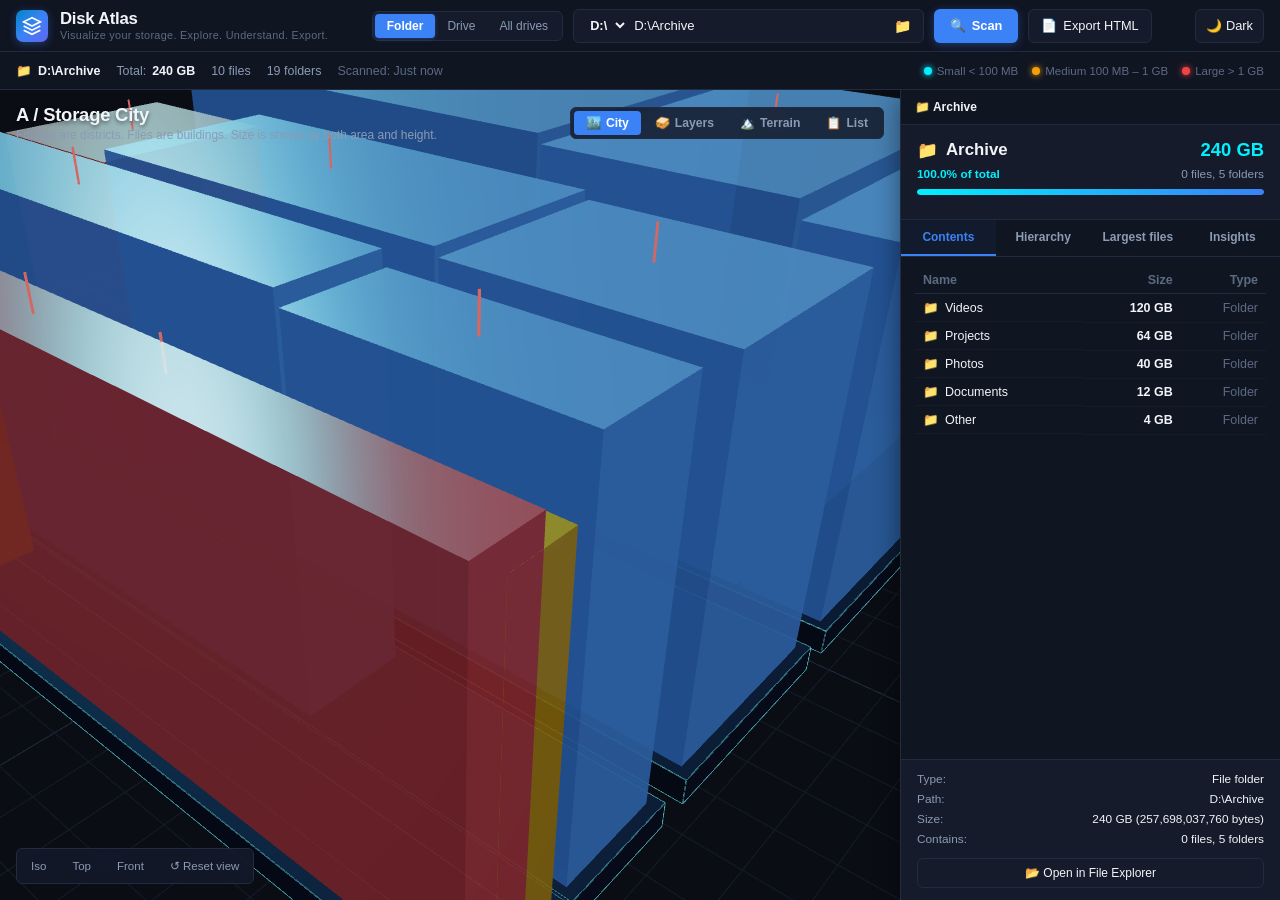
==== src/web/index.html @ c0b3a6e4 "Refactor directory layout to clean src and packaging subfolders" ====
<!DOCTYPE html>
<html lang="en">
<head>
  <meta charset="UTF-8">
  <meta name="viewport" content="width=device-width, initial-scale=1.0">
  <title>Disk Atlas — Visualize • Explore • Understand • Export</title>
  <link rel="stylesheet" href="style.css">
</head>
<body>

  <!-- TOP APP HEADER -->
  <header class="top-header">
    <div class="brand-section">
      <div class="brand-icon">
        <svg width="20" height="20" viewBox="0 0 24 24" fill="none" stroke="currentColor" stroke-width="2">
          <polygon points="12 2 2 7 12 12 22 7 12 2"></polygon>
          <polyline points="2 17 12 22 22 17"></polyline>
          <polyline points="2 12 12 17 22 12"></polyline>
        </svg>
      </div>
      <div class="brand-text">
        <h1>Disk Atlas</h1>
        <p>Visualize your storage. Explore. Understand. Export.</p>
      </div>
    </div>

    <!-- SCAN TOOLBAR -->
    <div class="scan-toolbar">
      <div class="scope-pill">
        <button class="scope-btn active" data-scope="folder">Folder</button>
        <button class="scope-btn" data-scope="drive">Drive</button>
        <button class="scope-btn" data-scope="all">All drives</button>
      </div>

      <div class="path-input-group">
        <select id="drive-select" class="drive-select" title="Quick drive selector">
          <option value="D:\Archive">D:\</option>
          <option value="C:\">C:\</option>
        </select>
        <input type="text" id="path-input" class="path-input" value="D:\Archive" placeholder="Enter folder or drive path...">
        <button class="icon-btn" id="browse-btn" title="Browse for folder">📁</button>
      </div>

      <button class="btn-primary" id="scan-btn">
        <span>🔍</span>
        <span>Scan</span>
      </button>

      <button class="btn-secondary" id="export-btn" title="Export interactive offline report">
        <span>📄</span>
        <span>Export HTML</span>
      </button>
    </div>

    <!-- HEADER ACTIONS (THEME TOGGLE) -->
    <div class="header-actions">
      <button class="btn-secondary" id="theme-toggle-btn" style="padding: 0 10px;">
        🌙 Dark
      </button>
    </div>
  </header>

  <!-- STATS RIBBON -->
  <div class="stats-ribbon">
    <div class="stats-left">
      <div class="stat-chip">
        <span>📁</span>
        <strong id="ribbon-path">D:\Archive</strong>
      </div>
      <div class="stat-chip">
        <span>Total:</span>
        <strong id="stat-total-size">240 GB</strong>
      </div>
      <div class="stat-chip">
        <span id="stat-file-count">18,420 files</span>
      </div>
      <div class="stat-chip">
        <span id="stat-folder-count">842 folders</span>
      </div>
      <div class="stat-chip">
        <span id="stat-scan-time" style="color:var(--text-dim);">Scanned: Today</span>
      </div>
    </div>

    <div class="legend-group">
      <div class="legend-item">
        <span class="legend-dot dot-small"></span>
        <span>Small &lt; 100 MB</span>
      </div>
      <div class="legend-item">
        <span class="legend-dot dot-medium"></span>
        <span>Medium 100 MB – 1 GB</span>
      </div>
      <div class="legend-item">
        <span class="legend-dot dot-large"></span>
        <span>Large &gt; 1 GB</span>
      </div>
    </div>
  </div>

  <!-- MAIN WORKSPACE -->
  <main class="main-workspace">

    <!-- VIEWPORT AREA (3D / LIST) -->
    <div class="viewport-area">

      <!-- VIEWPORT HEADER OVERLAY -->
      <div class="viewport-header">
        <div class="mode-info">
          <div class="mode-title" id="current-mode-title">A / Storage City</div>
          <div class="mode-subtitle" id="current-mode-subtitle">Folders are districts. Files are buildings. Size is shown by both area and height.</div>
        </div>

        <div class="viewport-controls">
          <!-- SUB-CONTROLS FOR LAYERS VIEW -->
          <div class="sub-controls" id="sub-controls-layers" style="display: none;">
            <button class="pill-btn" id="btn-explode">
              <span>↑</span> Explode layers
            </button>
            <button class="pill-btn" id="btn-collapse">
              <span>↓</span> Collapse
            </button>
          </div>

          <!-- VIEW MODE TABS -->
          <div class="view-mode-tabs">
            <button class="view-tab-btn active" data-mode="city">
              <span>🏙️</span> City
            </button>
            <button class="view-tab-btn" data-mode="layers">
              <span>🥪</span> Layers
            </button>
            <button class="view-tab-btn" data-mode="terrain">
              <span>🏔️</span> Terrain
            </button>
            <button class="view-tab-btn" data-mode="list">
              <span>📋</span> List
            </button>
          </div>
        </div>
      </div>

      <!-- 3D THREE.JS CONTAINER -->
      <div id="canvas-container"></div>

      <!-- TABULAR LIST VIEW CONTAINER -->
      <div id="list-view-container"></div>

      <!-- CAMERA HUD CONTROLS (BOTTOM LEFT) -->
      <div class="camera-hud">
        <button class="hud-btn" id="hud-iso" title="Isometric view">Iso</button>
        <button class="hud-btn" id="hud-top" title="Top view">Top</button>
        <button class="hud-btn" id="hud-front" title="Front view">Front</button>
        <button class="hud-btn" id="hud-reset" title="Reset camera">↺ Reset view</button>
      </div>

      <!-- TERRAIN DEPTH SLIDER HUD (BOTTOM CENTER) -->
      <div class="depth-hud" id="depth-hud" style="display: none;">
        <span>Hierarchy depth:</span>
        <div class="depth-selector">
          <div class="depth-num" data-depth="1">1</div>
          <div class="depth-num" data-depth="2">2</div>
          <div class="depth-num active" data-depth="3">3</div>
          <div class="depth-num" data-depth="4">4</div>
          <div class="depth-num" data-depth="5">5</div>
        </div>
        <span style="font-size:0.7rem; color:var(--text-dim); margin-left:6px;">(deeper levels reveal individual files)</span>
      </div>

      <!-- FLOATING TOOLTIP -->
      <div id="floating-tooltip"></div>
    </div>

    <!-- RIGHT INSPECTOR SIDEBAR -->
    <aside class="inspector-sidebar">
      
      <!-- BREADCRUMBS BAR -->
      <div class="breadcrumb-bar" id="breadcrumb-bar">
        <span class="breadcrumb-item active">📁 Root</span>
      </div>

      <!-- SELECTED ITEM HEADER CARD -->
      <div class="item-summary-card">
        <div class="summary-header">
          <div class="summary-title">
            <span id="summary-icon">📁</span>
            <span id="summary-name">Archive</span>
          </div>
          <div class="summary-size" id="summary-size">240 GB</div>
        </div>

        <div class="summary-meta-row">
          <span id="summary-percent" style="font-weight:600; color:var(--accent-cyan);">100% of total</span>
          <span id="summary-items-count">18,420 files, 842 folders</span>
        </div>

        <div class="size-progress-bg">
          <div class="size-progress-fill" id="size-bar-fill" style="width: 100%;"></div>
        </div>
      </div>

      <!-- INSPECTOR TABS -->
      <div class="inspector-tabs">
        <button class="tab-btn active" data-tab="contents">Contents</button>
        <button class="tab-btn" data-tab="hierarchy">Hierarchy</button>
        <button class="tab-btn" data-tab="largest">Largest files</button>
        <button class="tab-btn" data-tab="insights">Insights</button>
      </div>

      <!-- TAB CONTENT AREAS -->
      <div class="tab-content-area">
        <div class="tab-pane" id="tab-contents" style="display: block;"></div>
        <div class="tab-pane" id="tab-hierarchy" style="display: none;"></div>
        <div class="tab-pane" id="tab-largest" style="display: none;"></div>
        <div class="tab-pane" id="tab-insights" style="display: none;"></div>
      </div>

      <!-- DETAILS FOOTER -->
      <div class="details-footer">
        <div class="detail-row">
          <span>Type:</span>
          <span id="detail-type">File folder</span>
        </div>
        <div class="detail-row">
          <span>Path:</span>
          <span id="detail-path" style="max-width: 260px; overflow: hidden; text-overflow: ellipsis; white-space: nowrap;">D:\Archive</span>
        </div>
        <div class="detail-row">
          <span>Size:</span>
          <span id="detail-bytes">240 GB (257,698,037,760 bytes)</span>
        </div>
        <div class="detail-row">
          <span>Contains:</span>
          <span id="detail-contains">18,420 files, 842 folders</span>
        </div>
        <div style="margin-top: 6px;">
          <button class="btn-secondary" id="btn-open-explorer" style="width:100%; justify-content:center; height:30px; font-size:0.75rem;">
            📂 Open in File Explorer
          </button>
        </div>
      </div>

    </aside>

  </main>

  <!-- SCANNING PROGRESS MODAL -->
  <div id="scanning-modal">
    <div class="modal-card">
      <div class="scan-pulse-ring"></div>
      <div class="scan-status-text">Scanning directory...</div>
      <div class="scan-path-text" id="modal-scan-path">Preparing scan...</div>
      <button class="btn-secondary btn-danger" id="modal-cancel-btn" style="margin: 0 auto;">
        Cancel Scan
      </button>
    </div>
  </div>

  <!-- SCRIPTS -->
  <script src="three.min.js"></script>
  <script src="OrbitControls.js"></script>
  <script src="visualizer.js"></script>
  <script src="app.js"></script>

</body>
</html>
---- src/web/style.css ----
:root {
  /* Dark Theme (Default - Image 2 & Image 3) */
  --bg-primary: #0a0d14;
  --bg-surface: #101522;
  --bg-card: #151b2b;
  --bg-card-hover: #1c2438;
  --border: #222b40;
  --border-light: #2d3852;
  --text-main: #f1f5f9;
  --text-muted: #8b9bb4;
  --text-dim: #5c6a82;
  --primary: #3b82f6;
  --primary-hover: #2563eb;
  --primary-glow: rgba(59, 130, 246, 0.35);
  
  --accent-cyan: #00f0ff;
  --accent-amber: #f59e0b;
  --accent-coral: #ef4444;
  --accent-green: #10b981;

  --badge-small: #00f0ff;
  --badge-medium: #f59e0b;
  --badge-large: #ef4444;

  --header-height: 52px;
  --ribbon-height: 38px;
  --sidebar-width: 380px;
  --radius: 8px;
  --radius-sm: 5px;
  --shadow: 0 8px 24px rgba(0, 0, 0, 0.45);
}

body.theme-light {
  /* Light Theme (Image 1) */
  --bg-primary: #edf1f7;
  --bg-surface: #ffffff;
  --bg-card: #f8fafc;
  --bg-card-hover: #eef2f6;
  --border: #dbe2ea;
  --border-light: #cad3df;
  --text-main: #1e293b;
  --text-muted: #64748b;
  --text-dim: #94a3b8;
  --primary: #2563eb;
  --primary-hover: #1d4ed8;
  --primary-glow: rgba(37, 99, 235, 0.2);
  --shadow: 0 8px 20px rgba(0, 0, 0, 0.08);
}

* {
  box-sizing: border-box;
  margin: 0;
  padding: 0;
  font-family: -apple-system, BlinkMacSystemFont, "Segoe UI", Roboto, "Helvetica Neue", Arial, sans-serif;
  user-select: none;
}

body {
  background: var(--bg-primary);
  color: var(--text-main);
  height: 100vh;
  width: 100vw;
  overflow: hidden;
  display: flex;
  flex-direction: column;
  transition: background 0.25s ease, color 0.25s ease;
}

/* TOP HEADER */
.top-header {
  height: var(--header-height);
  background: var(--bg-surface);
  border-bottom: 1px solid var(--border);
  display: flex;
  align-items: center;
  justify-content: space-between;
  padding: 0 16px;
  gap: 16px;
  z-index: 50;
}

.brand-section {
  display: flex;
  align-items: center;
  gap: 12px;
  min-width: 240px;
}

.brand-icon {
  width: 32px;
  height: 32px;
  background: linear-gradient(135deg, #0284c7, #3b82f6, #6366f1);
  border-radius: 7px;
  display: flex;
  align-items: center;
  justify-content: center;
  box-shadow: 0 2px 8px var(--primary-glow);
  color: white;
  font-size: 18px;
}

.brand-text h1 {
  font-size: 1.05rem;
  font-weight: 700;
  letter-spacing: -0.3px;
  color: var(--text-main);
  line-height: 1.1;
}

.brand-text p {
  font-size: 0.68rem;
  color: var(--text-dim);
  letter-spacing: 0.3px;
}

/* SCAN TOOLBAR */
.scan-toolbar {
  display: flex;
  align-items: center;
  gap: 10px;
  flex: 1;
  max-width: 780px;
}

.scope-pill {
  display: flex;
  background: var(--bg-card);
  border: 1px solid var(--border);
  border-radius: 6px;
  padding: 2px;
}

.scope-btn {
  background: transparent;
  border: none;
  color: var(--text-muted);
  font-size: 0.75rem;
  font-weight: 500;
  padding: 5px 12px;
  border-radius: 4px;
  cursor: pointer;
  transition: all 0.15s ease;
}

.scope-btn.active {
  background: var(--primary);
  color: #fff;
  font-weight: 600;
  box-shadow: 0 1px 4px var(--primary-glow);
}

.path-input-group {
  display: flex;
  align-items: center;
  background: var(--bg-card);
  border: 1px solid var(--border);
  border-radius: 6px;
  flex: 1;
  padding: 0 8px;
  gap: 6px;
  height: 34px;
}

.drive-select {
  background: transparent;
  border: none;
  color: var(--text-main);
  font-size: 0.8rem;
  font-weight: 600;
  outline: none;
  cursor: pointer;
  padding: 2px 4px;
}

.drive-select option {
  background: var(--bg-surface);
  color: var(--text-main);
}

.path-input {
  background: transparent;
  border: none;
  color: var(--text-main);
  font-size: 0.82rem;
  flex: 1;
  outline: none;
  user-select: text;
}

.icon-btn {
  background: transparent;
  border: none;
  color: var(--text-muted);
  font-size: 14px;
  padding: 4px;
  border-radius: 4px;
  cursor: pointer;
  display: flex;
  align-items: center;
  justify-content: center;
  transition: all 0.15s;
}

.icon-btn:hover {
  color: var(--text-main);
  background: var(--bg-card-hover);
}

.btn-primary {
  background: var(--primary);
  color: #fff;
  border: none;
  border-radius: 6px;
  font-size: 0.8rem;
  font-weight: 600;
  padding: 0 16px;
  height: 34px;
  cursor: pointer;
  display: flex;
  align-items: center;
  gap: 6px;
  transition: all 0.15s ease;
  box-shadow: 0 2px 8px var(--primary-glow);
}

.btn-primary:hover {
  background: var(--primary-hover);
}

.btn-danger {
  background: #dc2626 !important;
  box-shadow: 0 2px 8px rgba(220, 38, 38, 0.4) !important;
}

.btn-secondary {
  background: var(--bg-card);
  color: var(--text-main);
  border: 1px solid var(--border);
  border-radius: 6px;
  font-size: 0.8rem;
  font-weight: 500;
  padding: 0 12px;
  height: 34px;
  cursor: pointer;
  display: flex;
  align-items: center;
  gap: 6px;
  transition: all 0.15s ease;
}

.btn-secondary:hover {
  background: var(--bg-card-hover);
  border-color: var(--border-light);
}

.header-actions {
  display: flex;
  align-items: center;
  gap: 8px;
}

/* STATS RIBBON */
.stats-ribbon {
  height: var(--ribbon-height);
  background: var(--bg-surface);
  border-bottom: 1px solid var(--border);
  display: flex;
  align-items: center;
  justify-content: space-between;
  padding: 0 16px;
  font-size: 0.78rem;
  color: var(--text-muted);
}

.stats-left {
  display: flex;
  align-items: center;
  gap: 16px;
}

.stat-chip {
  display: flex;
  align-items: center;
  gap: 6px;
}

.stat-chip strong {
  color: var(--text-main);
  font-weight: 600;
}

.legend-group {
  display: flex;
  align-items: center;
  gap: 14px;
}

.legend-item {
  display: flex;
  align-items: center;
  gap: 5px;
  font-size: 0.72rem;
  color: var(--text-dim);
}

.legend-dot {
  width: 8px;
  height: 8px;
  border-radius: 50%;
}
.dot-small { background: var(--badge-small); box-shadow: 0 0 6px var(--badge-small); }
.dot-medium { background: var(--badge-medium); box-shadow: 0 0 6px var(--badge-medium); }
.dot-large { background: var(--badge-large); box-shadow: 0 0 6px var(--badge-large); }

/* MAIN WORKSPACE */
.main-workspace {
  display: flex;
  flex: 1;
  height: calc(100vh - var(--header-height) - var(--ribbon-height));
  overflow: hidden;
  position: relative;
}

/* VIEWPORT CONTAINER */
.viewport-area {
  flex: 1;
  display: flex;
  flex-direction: column;
  position: relative;
  background: var(--bg-primary);
  overflow: hidden;
}

/* VIEWPORT HEADER */
.viewport-header {
  position: absolute;
  top: 14px;
  left: 16px;
  right: 16px;
  display: flex;
  justify-content: space-between;
  align-items: center;
  pointer-events: none;
  z-index: 20;
}

.mode-info {
  pointer-events: auto;
}

.mode-title {
  font-size: 1.15rem;
  font-weight: 700;
  letter-spacing: -0.2px;
  color: var(--text-main);
  text-shadow: 0 2px 4px rgba(0,0,0,0.5);
}

.mode-subtitle {
  font-size: 0.75rem;
  color: var(--text-muted);
  margin-top: 2px;
}

.viewport-controls {
  display: flex;
  align-items: center;
  gap: 10px;
  pointer-events: auto;
}

.view-mode-tabs {
  display: flex;
  background: rgba(21, 27, 43, 0.85);
  backdrop-filter: blur(8px);
  border: 1px solid var(--border);
  border-radius: 6px;
  padding: 3px;
  gap: 2px;
}

body.theme-light .view-mode-tabs {
  background: rgba(255, 255, 255, 0.88);
}

.view-tab-btn {
  background: transparent;
  border: none;
  color: var(--text-muted);
  font-size: 0.76rem;
  font-weight: 600;
  padding: 5px 12px;
  border-radius: 4px;
  cursor: pointer;
  transition: all 0.15s ease;
  display: flex;
  align-items: center;
  gap: 5px;
}

.view-tab-btn.active {
  background: var(--primary);
  color: #fff;
}

/* SUB-CONTROLS PER VIEW */
.sub-controls {
  display: flex;
  align-items: center;
  gap: 6px;
}

.pill-btn {
  background: rgba(21, 27, 43, 0.85);
  backdrop-filter: blur(8px);
  border: 1px solid var(--border);
  color: var(--text-main);
  border-radius: 6px;
  padding: 5px 10px;
  font-size: 0.74rem;
  font-weight: 500;
  cursor: pointer;
  display: flex;
  align-items: center;
  gap: 4px;
  transition: all 0.15s;
}

body.theme-light .pill-btn {
  background: rgba(255, 255, 255, 0.88);
}

.pill-btn:hover {
  background: var(--bg-card-hover);
  border-color: var(--border-light);
}

.pill-btn.active {
  background: var(--primary);
  color: #fff;
  border-color: var(--primary);
}

/* 3D CANVAS */
#canvas-container {
  width: 100%;
  height: 100%;
  position: absolute;
  top: 0;
  left: 0;
  z-index: 1;
}

/* LIST VIEW CONTAINER */
#list-view-container {
  width: 100%;
  height: 100%;
  position: absolute;
  top: 0;
  left: 0;
  z-index: 2;
  background: var(--bg-surface);
  padding: 60px 20px 20px 20px;
  overflow: auto;
  display: none;
}

/* CAMERA CONTROLS HUD (BOTTOM LEFT) */
.camera-hud {
  position: absolute;
  bottom: 16px;
  left: 16px;
  display: flex;
  gap: 6px;
  background: rgba(21, 27, 43, 0.85);
  backdrop-filter: blur(8px);
  border: 1px solid var(--border);
  padding: 4px;
  border-radius: 6px;
  z-index: 20;
}

body.theme-light .camera-hud {
  background: rgba(255, 255, 255, 0.88);
}

.hud-btn {
  background: transparent;
  border: none;
  color: var(--text-muted);
  font-size: 0.72rem;
  font-weight: 500;
  padding: 6px 10px;
  border-radius: 4px;
  cursor: pointer;
  display: flex;
  align-items: center;
  gap: 4px;
  transition: all 0.15s;
}

.hud-btn:hover, .hud-btn.active {
  color: var(--text-main);
  background: var(--bg-card-hover);
}

/* TERRAIN DEPTH SLIDER (BOTTOM CENTER) */
.depth-hud {
  position: absolute;
  bottom: 16px;
  left: 50%;
  transform: translateX(-50%);
  background: rgba(21, 27, 43, 0.85);
  backdrop-filter: blur(8px);
  border: 1px solid var(--border);
  padding: 5px 12px;
  border-radius: 20px;
  display: flex;
  align-items: center;
  gap: 10px;
  font-size: 0.74rem;
  color: var(--text-muted);
  z-index: 20;
}

body.theme-light .depth-hud {
  background: rgba(255, 255, 255, 0.88);
}

.depth-selector {
  display: flex;
  gap: 4px;
}

.depth-num {
  width: 22px;
  height: 22px;
  border-radius: 50%;
  display: flex;
  align-items: center;
  justify-content: center;
  cursor: pointer;
  font-weight: 600;
  transition: all 0.15s;
}

.depth-num.active {
  background: var(--primary);
  color: #fff;
}

/* 3D GIZMO COMPASS (TOP RIGHT) */
.gizmo-compass {
  position: absolute;
  top: 60px;
  right: 16px;
  width: 64px;
  height: 64px;
  background: rgba(21, 27, 43, 0.75);
  backdrop-filter: blur(6px);
  border: 1px solid var(--border);
  border-radius: 50%;
  z-index: 20;
  display: flex;
  align-items: center;
  justify-content: center;
  cursor: pointer;
}

body.theme-light .gizmo-compass {
  background: rgba(255, 255, 255, 0.85);
}

/* FLOATING 3D TOOLTIP */
#floating-tooltip {
  position: absolute;
  pointer-events: none;
  background: rgba(16, 21, 34, 0.95);
  backdrop-filter: blur(10px);
  border: 1px solid var(--border-light);
  border-radius: 6px;
  padding: 8px 12px;
  font-size: 0.78rem;
  color: #fff;
  z-index: 100;
  box-shadow: 0 8px 24px rgba(0, 0, 0, 0.6);
  display: none;
  transform: translate(-50%, -120%);
  transition: opacity 0.15s ease;
  white-space: nowrap;
}

.tooltip-title {
  font-weight: 600;
  color: #fff;
  margin-bottom: 2px;
}

.tooltip-meta {
  color: var(--accent-cyan);
  font-weight: bold;
}

/* RIGHT INSPECTOR SIDEBAR */
.inspector-sidebar {
  width: var(--sidebar-width);
  background: var(--bg-surface);
  border-left: 1px solid var(--border);
  display: flex;
  flex-direction: column;
  height: 100%;
  overflow: hidden;
  z-index: 30;
  box-shadow: var(--shadow);
}

.breadcrumb-bar {
  padding: 10px 14px;
  border-bottom: 1px solid var(--border);
  display: flex;
  align-items: center;
  gap: 4px;
  font-size: 0.75rem;
  color: var(--text-dim);
  overflow-x: auto;
  white-space: nowrap;
}

.breadcrumb-item {
  cursor: pointer;
  color: var(--text-muted);
  transition: color 0.15s;
}

.breadcrumb-item:hover {
  color: var(--primary);
}

.breadcrumb-item.active {
  color: var(--text-main);
  font-weight: 600;
}

/* SELECTED ITEM HEADER CARD */
.item-summary-card {
  padding: 14px 16px;
  border-bottom: 1px solid var(--border);
  background: var(--bg-card);
}

.summary-header {
  display: flex;
  align-items: center;
  justify-content: space-between;
  margin-bottom: 6px;
}

.summary-title {
  display: flex;
  align-items: center;
  gap: 8px;
  font-size: 1.05rem;
  font-weight: 700;
  color: var(--text-main);
  overflow: hidden;
  text-overflow: ellipsis;
  white-space: nowrap;
}

.summary-size {
  font-size: 1.15rem;
  font-weight: 800;
  color: var(--accent-cyan);
  white-space: nowrap;
}

body.theme-light .summary-size {
  color: var(--primary);
}

.summary-meta-row {
  display: flex;
  align-items: center;
  justify-content: space-between;
  font-size: 0.74rem;
  color: var(--text-muted);
  margin-bottom: 8px;
}

.size-progress-bg {
  width: 100%;
  height: 6px;
  background: rgba(255, 255, 255, 0.08);
  border-radius: 3px;
  overflow: hidden;
  margin-bottom: 10px;
}

body.theme-light .size-progress-bg {
  background: #e2e8f0;
}

.size-progress-fill {
  height: 100%;
  background: linear-gradient(90deg, #00f0ff, #3b82f6);
  border-radius: 3px;
  width: 0%;
  transition: width 0.3s ease;
}

/* INSPECTOR TABS */
.inspector-tabs {
  display: flex;
  border-bottom: 1px solid var(--border);
  background: var(--bg-surface);
}

.tab-btn {
  flex: 1;
  background: transparent;
  border: none;
  border-bottom: 2px solid transparent;
  color: var(--text-muted);
  font-size: 0.75rem;
  font-weight: 600;
  padding: 10px 0;
  cursor: pointer;
  text-align: center;
  transition: all 0.15s;
}

.tab-btn:hover {
  color: var(--text-main);
}

.tab-btn.active {
  color: var(--primary);
  border-bottom-color: var(--primary);
  background: rgba(59, 130, 246, 0.05);
}

/* TAB CONTENT AREAS */
.tab-content-area {
  flex: 1;
  overflow-y: auto;
  padding: 10px 14px;
}

/* TREE VIEW */
.tree-node {
  padding: 5px 8px;
  border-radius: 4px;
  cursor: pointer;
  display: flex;
  align-items: center;
  justify-content: space-between;
  font-size: 0.78rem;
  color: var(--text-main);
  transition: background 0.15s;
}

.tree-node:hover {
  background: var(--bg-card-hover);
}

.tree-node.selected {
  background: rgba(59, 130, 246, 0.15);
  border-left: 2px solid var(--primary);
}

.node-left {
  display: flex;
  align-items: center;
  gap: 6px;
  overflow: hidden;
  text-overflow: ellipsis;
  white-space: nowrap;
}

.node-badge {
  font-size: 0.7rem;
  font-weight: bold;
  padding: 2px 6px;
  border-radius: 10px;
}

/* ITEMS TABLE */
.items-table {
  width: 100%;
  border-collapse: collapse;
  font-size: 0.78rem;
}

.items-table th {
  text-align: left;
  padding: 6px 8px;
  color: var(--text-dim);
  font-weight: 600;
  border-bottom: 1px solid var(--border);
  position: sticky;
  top: 0;
  background: var(--bg-surface);
}

.items-table td {
  padding: 6px 8px;
  border-bottom: 1px solid rgba(255, 255, 255, 0.03);
  color: var(--text-main);
}

body.theme-light .items-table td {
  border-bottom: 1px solid rgba(0, 0, 0, 0.04);
}

.items-table tr {
  cursor: pointer;
}

.items-table tr:hover {
  background: var(--bg-card-hover);
}

/* DETAILS FOOTER */
.details-footer {
  padding: 12px 16px;
  background: var(--bg-card);
  border-top: 1px solid var(--border);
  font-size: 0.74rem;
  display: flex;
  flex-direction: column;
  gap: 6px;
}

.detail-row {
  display: flex;
  justify-content: space-between;
  color: var(--text-muted);
}

.detail-row span:last-child {
  color: var(--text-main);
  font-weight: 500;
  user-select: text;
}

/* SCANNING PROGRESS OVERLAY */
#scanning-modal {
  position: fixed;
  inset: 0;
  background: rgba(10, 13, 20, 0.85);
  backdrop-filter: blur(12px);
  z-index: 1000;
  display: none;
  align-items: center;
  justify-content: center;
}

.modal-card {
  background: var(--bg-card);
  border: 1px solid var(--border-light);
  border-radius: 12px;
  padding: 24px;
  width: 480px;
  box-shadow: 0 20px 50px rgba(0,0,0,0.6);
  text-align: center;
}

.scan-pulse-ring {
  width: 60px;
  height: 60px;
  border: 3px solid rgba(59, 130, 246, 0.2);
  border-top-color: var(--accent-cyan);
  border-radius: 50%;
  animation: spin 1s linear infinite;
  margin: 0 auto 16px auto;
}

@keyframes spin {
  to { transform: rotate(360deg); }
}

.scan-status-text {
  font-size: 0.95rem;
  font-weight: 600;
  margin-bottom: 8px;
}

.scan-path-text {
  font-size: 0.74rem;
  color: var(--text-muted);
  overflow: hidden;
  text-overflow: ellipsis;
  white-space: nowrap;
  margin-bottom: 16px;
}
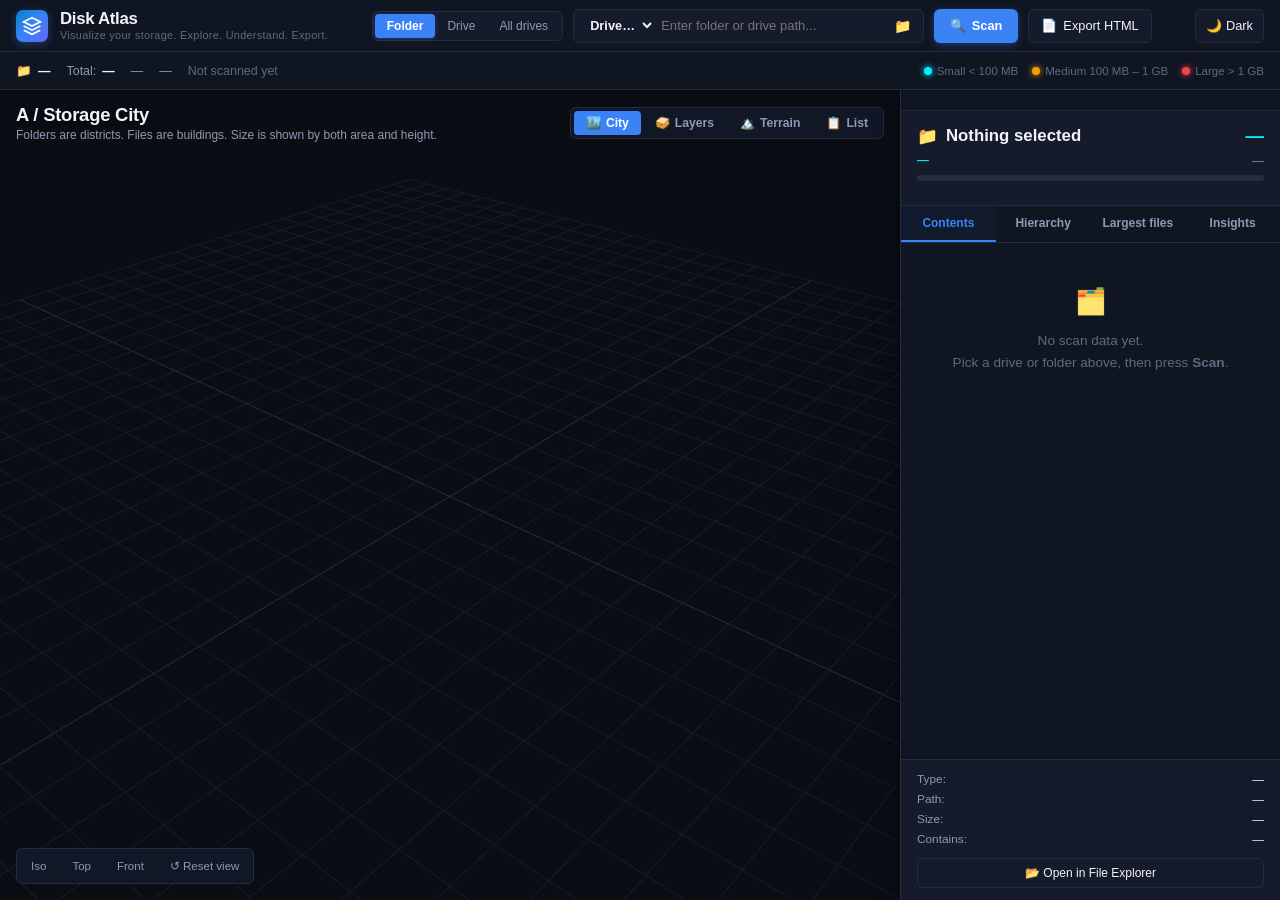
==== commit 5d694566: "Phase 3.1: remove hardcoded D:\Archive demo data from the UI - index.html: drive selector starts emp" ====
--- a/src/web/index.html
+++ b/src/web/index.html
@@ -4,6 +4,9 @@
   <meta charset="UTF-8">
   <meta name="viewport" content="width=device-width, initial-scale=1.0">
   <title>Disk Atlas — Visualize • Explore • Understand • Export</title>
+  <!-- The backend replaces this placeholder with the per-launch API token when
+       serving this page. It stays empty in exported standalone reports. -->
+  <script>window.__DA_TOKEN__ = "";</script>
   <link rel="stylesheet" href="style.css">
 </head>
 <body>
@@ -34,10 +37,9 @@
 
       <div class="path-input-group">
         <select id="drive-select" class="drive-select" title="Quick drive selector">
-          <option value="D:\Archive">D:\</option>
-          <option value="C:\">C:\</option>
+          <option value="" disabled selected>Drive…</option>
         </select>
-        <input type="text" id="path-input" class="path-input" value="D:\Archive" placeholder="Enter folder or drive path...">
+        <input type="text" id="path-input" class="path-input" placeholder="Enter folder or drive path...">
         <button class="icon-btn" id="browse-btn" title="Browse for folder">📁</button>
       </div>
 
@@ -65,20 +67,20 @@
     <div class="stats-left">
       <div class="stat-chip">
         <span>📁</span>
-        <strong id="ribbon-path">D:\Archive</strong>
+        <strong id="ribbon-path">—</strong>
       </div>
       <div class="stat-chip">
         <span>Total:</span>
-        <strong id="stat-total-size">240 GB</strong>
-      </div>
-      <div class="stat-chip">
-        <span id="stat-file-count">18,420 files</span>
-      </div>
-      <div class="stat-chip">
-        <span id="stat-folder-count">842 folders</span>
-      </div>
-      <div class="stat-chip">
-        <span id="stat-scan-time" style="color:var(--text-dim);">Scanned: Today</span>
+        <strong id="stat-total-size">—</strong>
+      </div>
+      <div class="stat-chip">
+        <span id="stat-file-count">—</span>
+      </div>
+      <div class="stat-chip">
+        <span id="stat-folder-count">—</span>
+      </div>
+      <div class="stat-chip">
+        <span id="stat-scan-time" style="color:var(--text-dim);">Not scanned yet</span>
       </div>
     </div>
 
@@ -184,18 +186,18 @@
         <div class="summary-header">
           <div class="summary-title">
             <span id="summary-icon">📁</span>
-            <span id="summary-name">Archive</span>
+            <span id="summary-name">Nothing selected</span>
           </div>
-          <div class="summary-size" id="summary-size">240 GB</div>
+          <div class="summary-size" id="summary-size">—</div>
         </div>
 
         <div class="summary-meta-row">
-          <span id="summary-percent" style="font-weight:600; color:var(--accent-cyan);">100% of total</span>
-          <span id="summary-items-count">18,420 files, 842 folders</span>
+          <span id="summary-percent" style="font-weight:600; color:var(--accent-cyan);">—</span>
+          <span id="summary-items-count">—</span>
         </div>
 
         <div class="size-progress-bg">
-          <div class="size-progress-fill" id="size-bar-fill" style="width: 100%;"></div>
+          <div class="size-progress-fill" id="size-bar-fill" style="width: 0%;"></div>
         </div>
       </div>
 
@@ -219,19 +221,19 @@
       <div class="details-footer">
         <div class="detail-row">
           <span>Type:</span>
-          <span id="detail-type">File folder</span>
+          <span id="detail-type">—</span>
         </div>
         <div class="detail-row">
           <span>Path:</span>
-          <span id="detail-path" style="max-width: 260px; overflow: hidden; text-overflow: ellipsis; white-space: nowrap;">D:\Archive</span>
+          <span id="detail-path" style="max-width: 260px; overflow: hidden; text-overflow: ellipsis; white-space: nowrap;">—</span>
         </div>
         <div class="detail-row">
           <span>Size:</span>
-          <span id="detail-bytes">240 GB (257,698,037,760 bytes)</span>
+          <span id="detail-bytes">—</span>
         </div>
         <div class="detail-row">
           <span>Contains:</span>
-          <span id="detail-contains">18,420 files, 842 folders</span>
+          <span id="detail-contains">—</span>
         </div>
         <div style="margin-top: 6px;">
           <button class="btn-secondary" id="btn-open-explorer" style="width:100%; justify-content:center; height:30px; font-size:0.75rem;">
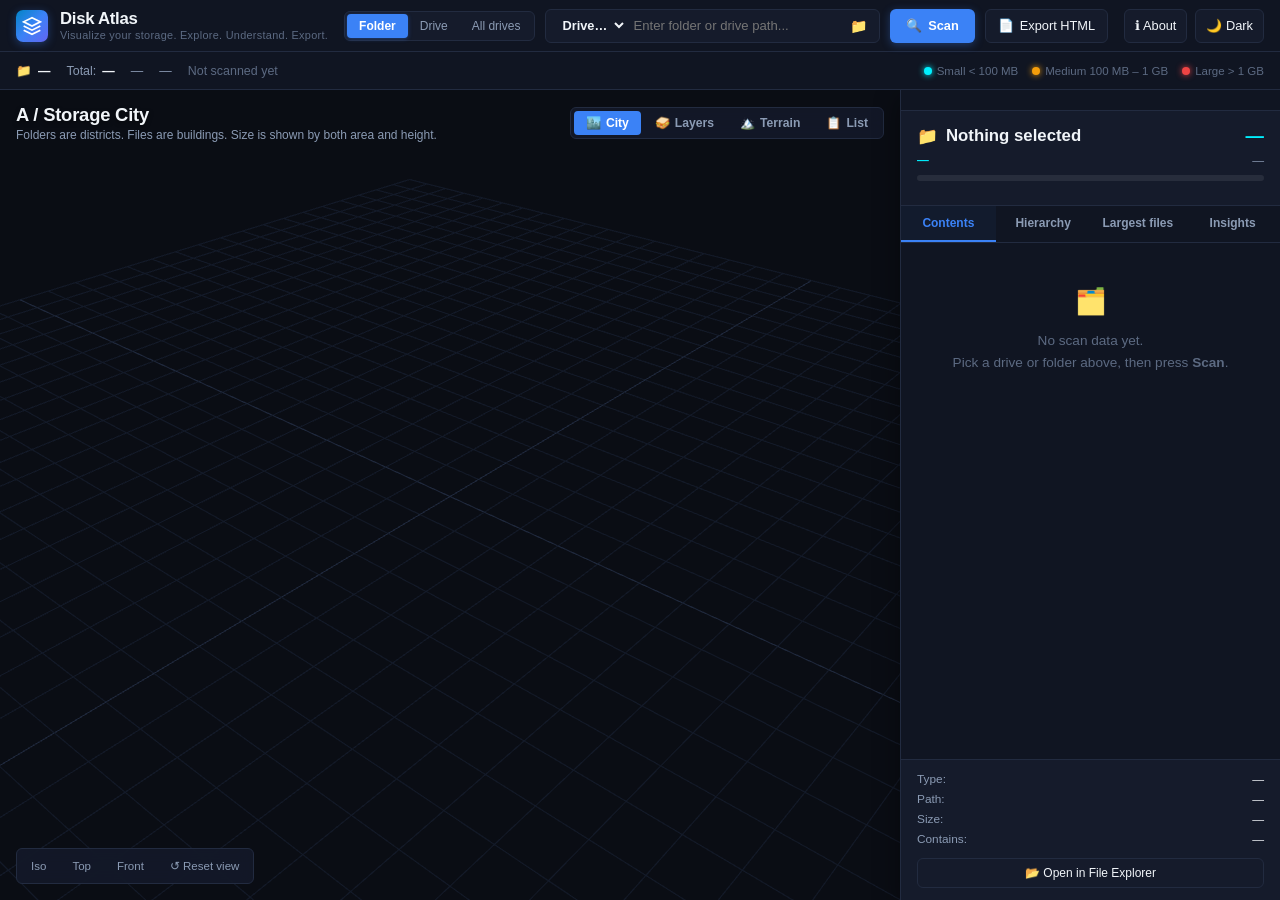
==== commit e5cc8480: "Phase 5.7: In-app update check + public download page - New GET /api/version endpoint serves app + v" ====
--- a/src/web/index.html
+++ b/src/web/index.html
@@ -30,9 +30,9 @@
     <!-- SCAN TOOLBAR -->
     <div class="scan-toolbar">
       <div class="scope-pill">
-        <button class="scope-btn active" data-scope="folder">Folder</button>
-        <button class="scope-btn" data-scope="drive">Drive</button>
-        <button class="scope-btn" data-scope="all">All drives</button>
+        <button class="scope-btn active" data-scope="folder" title="Scan a folder you pick or type">Folder</button>
+        <button class="scope-btn" data-scope="drive" title="Scan an entire drive selected below">Drive</button>
+        <button class="scope-btn" data-scope="all" title="Coming in a later update">All drives</button>
       </div>
 
       <div class="path-input-group">
@@ -54,8 +54,11 @@
       </button>
     </div>
 
-    <!-- HEADER ACTIONS (THEME TOGGLE) -->
+    <!-- HEADER ACTIONS (ABOUT + THEME TOGGLE) -->
     <div class="header-actions">
+      <button class="btn-secondary" id="about-btn" style="padding: 0 10px;" title="About Disk Atlas and check for updates">
+        ℹ About
+      </button>
       <button class="btn-secondary" id="theme-toggle-btn" style="padding: 0 10px;">
         🌙 Dark
       </button>
@@ -258,6 +261,37 @@
     </div>
   </div>
 
+  <!-- ABOUT / UPDATE MODAL -->
+  <div id="about-modal">
+    <div class="modal-card about-card">
+      <div class="brand-icon about-icon">
+        <svg width="28" height="28" viewBox="0 0 24 24" fill="none" stroke="currentColor" stroke-width="2">
+          <polygon points="12 2 2 7 12 12 22 7 12 2"></polygon>
+          <polyline points="2 17 12 22 22 17"></polyline>
+          <polyline points="2 12 12 17 22 12"></polyline>
+        </svg>
+      </div>
+      <div class="about-title">Disk Atlas</div>
+      <div class="about-version" id="about-app-version">v—</div>
+      <div class="about-subtitle">Visualize your storage. Explore. Understand. Export.</div>
+      <button class="btn-secondary" id="check-updates-btn" style="margin: 0 auto;">
+        Check for Updates
+      </button>
+      <div class="update-status" id="update-status"></div>
+      <button class="btn-secondary" id="about-close-btn" style="margin: 0 auto;">
+        Close
+      </button>
+    </div>
+  </div>
+
+  <!-- UPDATE AVAILABLE BANNER -->
+  <div id="update-banner" class="update-banner" hidden>
+    <span class="update-banner-icon">⬆</span>
+    <span id="update-banner-text">A new version of Disk Atlas is available.</span>
+    <a id="update-download-link" class="update-banner-link" href="#" target="_blank" rel="noopener noreferrer">Download</a>
+    <button id="update-banner-dismiss" class="update-banner-dismiss" title="Dismiss">✕</button>
+  </div>
+
   <!-- SCRIPTS -->
   <script src="three.min.js"></script>
   <script src="OrbitControls.js"></script>
--- a/src/web/style.css
+++ b/src/web/style.css
@@ -893,3 +893,123 @@
   white-space: nowrap;
   margin-bottom: 16px;
 }
+
+/* ABOUT / UPDATE MODAL */
+#about-modal {
+  position: fixed;
+  inset: 0;
+  background: rgba(10, 13, 20, 0.85);
+  backdrop-filter: blur(12px);
+  z-index: 1100;
+  display: none;
+  align-items: center;
+  justify-content: center;
+}
+
+#about-modal.open {
+  display: flex;
+}
+
+.about-card {
+  width: 380px;
+  display: flex;
+  flex-direction: column;
+  gap: 10px;
+  align-items: center;
+}
+
+.about-icon {
+  width: 52px;
+  height: 52px;
+  display: flex;
+  align-items: center;
+  justify-content: center;
+  border-radius: 14px;
+  color: var(--accent-cyan);
+}
+
+.about-title {
+  font-size: 1.2rem;
+  font-weight: 700;
+  letter-spacing: 0.02em;
+}
+
+.about-version {
+  font-size: 0.85rem;
+  color: var(--accent-cyan);
+  font-weight: 600;
+}
+
+.about-subtitle {
+  font-size: 0.74rem;
+  color: var(--text-muted);
+  margin-bottom: 6px;
+}
+
+.update-status {
+  min-height: 16px;
+  font-size: 0.74rem;
+  color: var(--text-muted);
+}
+
+.update-status.update-ok {
+  color: var(--accent-cyan);
+}
+
+.update-status.update-new {
+  color: var(--accent-amber, #f59e0b);
+  font-weight: 600;
+}
+
+/* UPDATE AVAILABLE BANNER */
+.update-banner {
+  position: fixed;
+  left: 50%;
+  bottom: 20px;
+  transform: translateX(-50%);
+  z-index: 1050;
+  display: flex;
+  align-items: center;
+  gap: 10px;
+  padding: 10px 16px;
+  background: var(--bg-card);
+  border: 1px solid var(--border-light);
+  border-radius: 999px;
+  box-shadow: 0 12px 32px rgba(0, 0, 0, 0.55);
+  font-size: 0.78rem;
+  color: var(--text-main);
+  max-width: calc(100vw - 40px);
+}
+
+.update-banner[hidden] {
+  display: none;
+}
+
+.update-banner-icon {
+  color: var(--accent-cyan);
+  font-weight: 700;
+}
+
+.update-banner-link {
+  color: var(--accent-cyan);
+  font-weight: 600;
+  text-decoration: none;
+  white-space: nowrap;
+}
+
+.update-banner-link:hover {
+  text-decoration: underline;
+}
+
+.update-banner-dismiss {
+  background: none;
+  border: none;
+  color: var(--text-muted);
+  cursor: pointer;
+  font-size: 0.8rem;
+  padding: 0 2px;
+}
+
+.update-banner-dismiss:hover {
+  color: var(--text-main);
+}
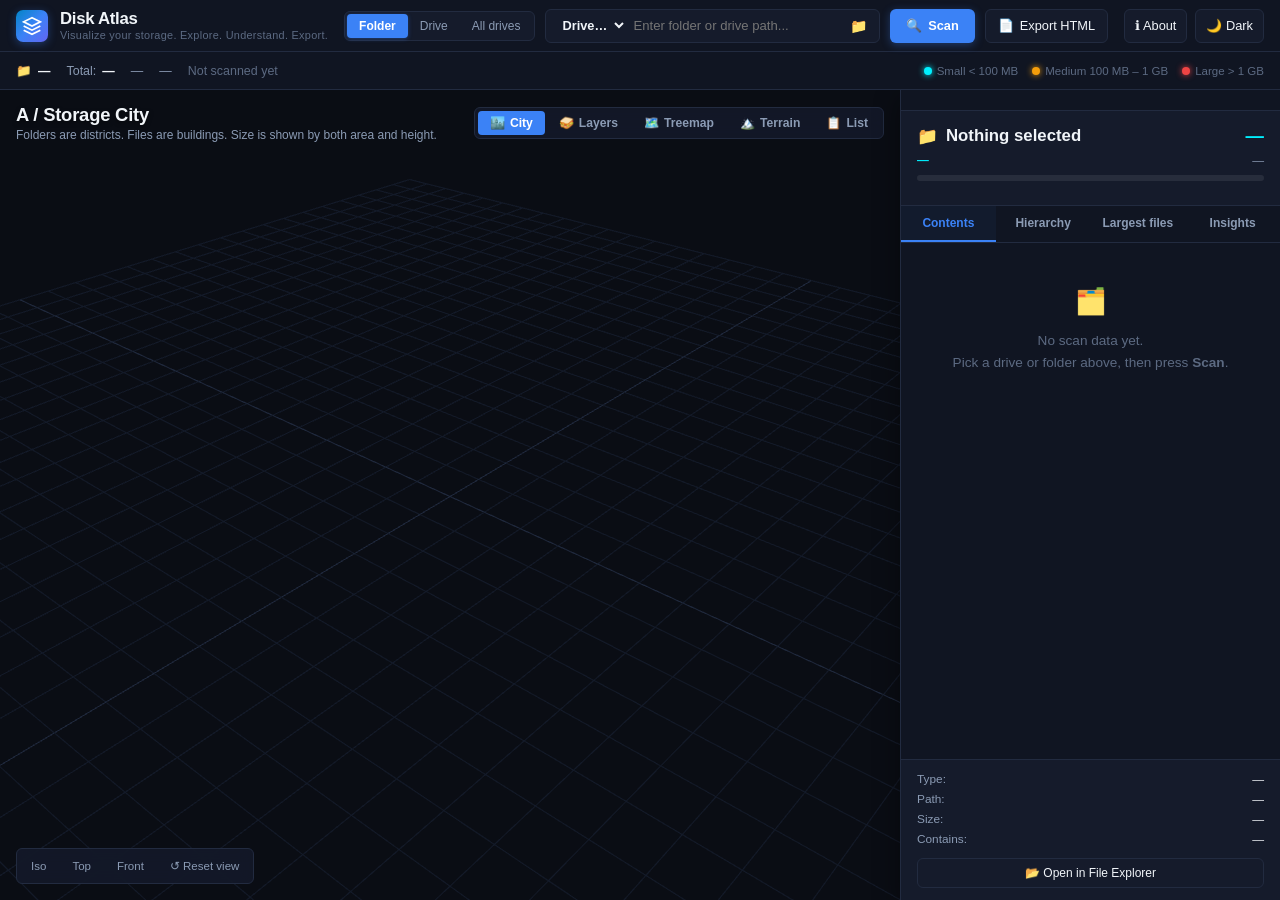
==== commit a74b42fa: "Phase 6.1: Storage Treemap view mode - New 'Treemap' tab (E / Storage Treemap) renders the current f" ====
--- a/src/web/index.html
+++ b/src/web/index.html
@@ -135,6 +135,9 @@
             <button class="view-tab-btn" data-mode="layers">
               <span>🥪</span> Layers
             </button>
+            <button class="view-tab-btn" data-mode="treemap">
+              <span>🗺️</span> Treemap
+            </button>
             <button class="view-tab-btn" data-mode="terrain">
               <span>🏔️</span> Terrain
             </button>
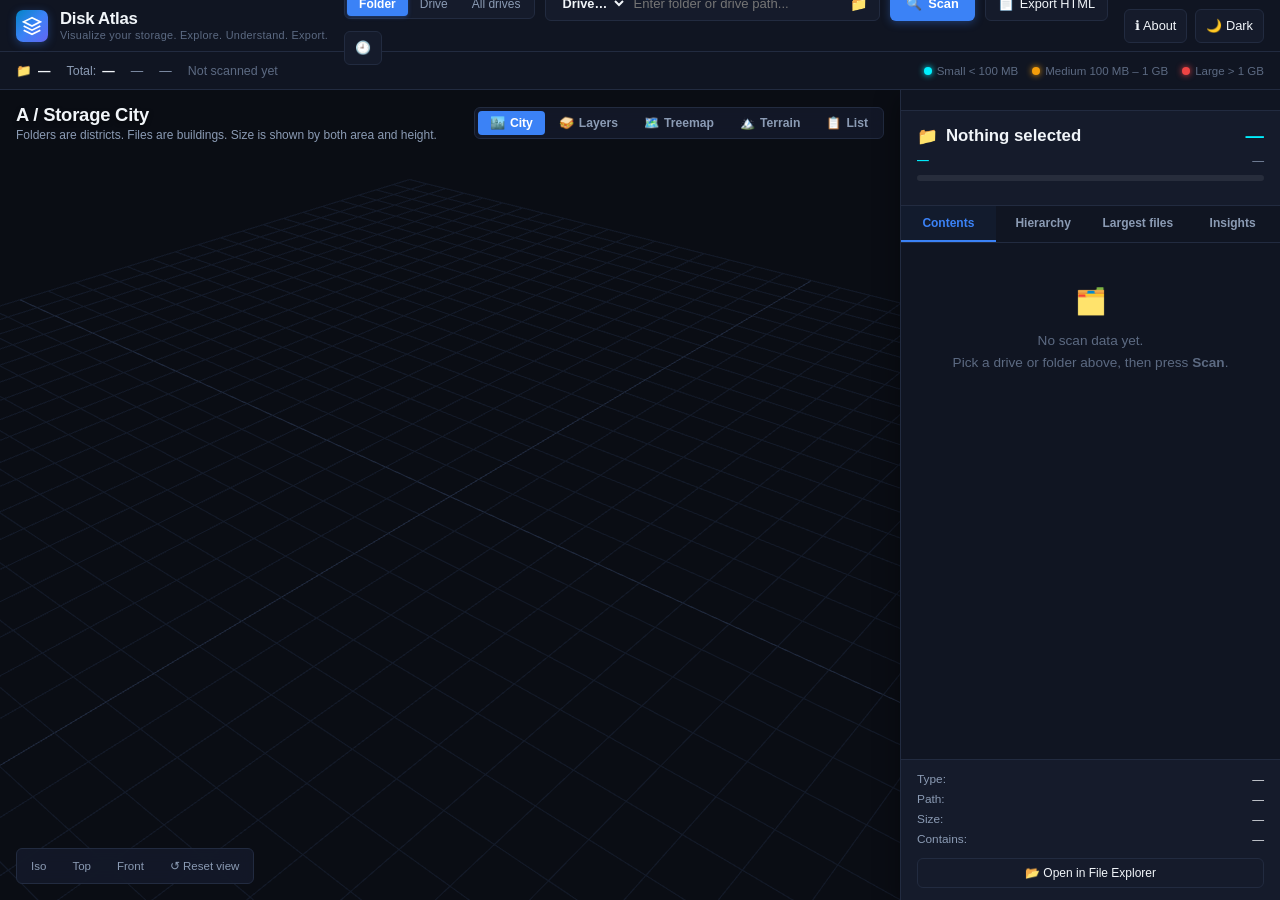
==== commit b0961b22: "Phase 6.2: Scan history persistence + history panel - Every completed deep scan is persisted as an a" ====
--- a/src/web/index.html
+++ b/src/web/index.html
@@ -52,6 +52,10 @@
         <span>📄</span>
         <span>Export HTML</span>
       </button>
+
+      <button class="btn-secondary btn-icon-only" id="history-btn" title="Scan history — reopen or compare past scans">
+        <span>🕘</span>
+      </button>
     </div>
 
     <!-- HEADER ACTIONS (ABOUT + THEME TOGGLE) -->
@@ -287,6 +291,17 @@
     </div>
   </div>
 
+  <!-- SCAN HISTORY PANEL -->
+  <div id="history-panel" class="side-panel" hidden>
+    <div class="side-panel-header">
+      <span>🕘 Scan History</span>
+      <button id="history-close" class="update-banner-dismiss" title="Close">✕</button>
+    </div>
+    <div class="side-panel-body" id="history-list">
+      <div class="history-empty">No saved scans yet. Completed scans appear here automatically.</div>
+    </div>
+  </div>
+
   <!-- UPDATE AVAILABLE BANNER -->
   <div id="update-banner" class="update-banner" hidden>
     <span class="update-banner-icon">⬆</span>
--- a/src/web/style.css
+++ b/src/web/style.css
@@ -120,6 +120,8 @@
   gap: 10px;
   flex: 1;
   max-width: 780px;
+  min-width: 0; /* allow children to shrink instead of overlapping */
+  flex-wrap: wrap;
 }
 
 .scope-pill {
@@ -1013,3 +1015,119 @@
 .update-banner-dismiss:hover {
   color: var(--text-main);
 }
+
+/* SCAN HISTORY SIDE PANEL */
+.side-panel {
+  position: fixed;
+  top: 0;
+  right: 0;
+  bottom: 0;
+  width: 380px;
+  max-width: calc(100vw - 40px);
+  background: var(--bg-card);
+  border-left: 1px solid var(--border-light);
+  box-shadow: -20px 0 60px rgba(0, 0, 0, 0.5);
+  z-index: 1060;
+  display: flex;
+  flex-direction: column;
+}
+
+.side-panel[hidden] {
+  display: none;
+}
+
+.side-panel-header {
+  display: flex;
+  align-items: center;
+  justify-content: space-between;
+  padding: 14px 16px;
+  font-size: 0.92rem;
+  font-weight: 650;
+  border-bottom: 1px solid var(--border-light);
+  flex-shrink: 0;
+}
+
+.side-panel-body {
+  overflow-y: auto;
+  padding: 10px 12px;
+  display: flex;
+  flex-direction: column;
+  gap: 8px;
+}
+
+.history-empty {
+  color: var(--text-muted);
+  font-size: 0.78rem;
+  text-align: center;
+  padding: 32px 16px;
+  line-height: 1.5;
+}
+
+.history-item {
+  background: rgba(255, 255, 255, 0.02);
+  border: 1px solid var(--border-light);
+  border-radius: 10px;
+  padding: 10px 12px;
+  display: flex;
+  flex-direction: column;
+  gap: 6px;
+}
+
+.history-item-title {
+  display: flex;
+  align-items: center;
+  gap: 8px;
+  font-size: 0.8rem;
+  font-weight: 600;
+  color: var(--text-main);
+  overflow: hidden;
+  text-overflow: ellipsis;
+  white-space: nowrap;
+}
+
+.history-item-meta {
+  font-size: 0.7rem;
+  color: var(--text-dim);
+  display: flex;
+  flex-wrap: wrap;
+  gap: 4px 12px;
+}
+
+.history-item-actions {
+  display: flex;
+  gap: 6px;
+}
+
+.history-item-actions button {
+  flex: 1;
+  padding: 6px 10px;
+  font-size: 0.7rem;
+  border-radius: 6px;
+  cursor: pointer;
+  border: 1px solid var(--border-light);
+  background: transparent;
+  color: var(--text-main);
+  transition: background 0.12s ease, color 0.12s ease;
+}
+
+.history-item-actions button:hover {
+  background: rgba(255, 255, 255, 0.06);
+}
+
+.history-item-actions button.history-delete {
+  color: var(--accent-coral, #fb7185);
+  border-color: rgba(251, 113, 133, 0.35);
+  flex: 0 0 auto;
+}
+
+.history-item-actions button.history-delete:hover {
+  background: rgba(251, 113, 133, 0.12);
+}
+
+/* Compact icon-only buttons (toolbar space management) */
+.btn-icon-only {
+  padding: 0 10px !important;
+}
+.btn-icon-only span {
+  margin: 0 !important;
+}
